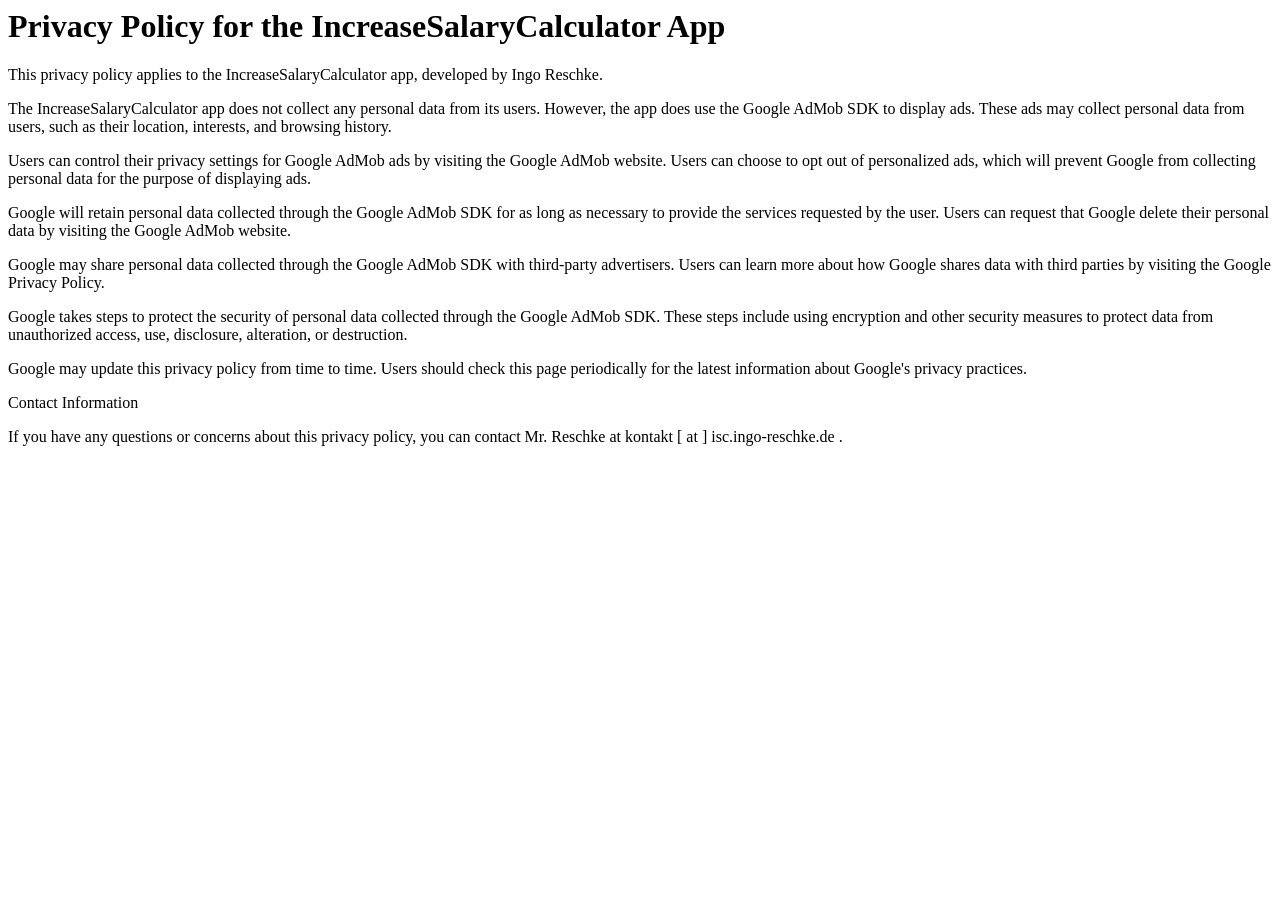
==== website/privacypolicy.html @ b494c9ce "add privacy policy.html" ====
<html>
<head>
    <title>Privacy Policy for the IncreaseSalaryCalculator App</title>
</head>
<body>
<h1>Privacy Policy for the IncreaseSalaryCalculator App</h1>

<p>This privacy policy applies to the IncreaseSalaryCalculator app, developed by Ingo Reschke.</p>

<p>The IncreaseSalaryCalculator app does not collect any personal data from its users. However, the app does use the Google AdMob SDK to display ads. These ads may collect personal data from users, such as their location, interests, and browsing history.</p>

<p>Users can control their privacy settings for Google AdMob ads by visiting the Google AdMob website. Users can choose to opt out of personalized ads, which will prevent Google from collecting personal data for the purpose of displaying ads.</p>

<p>Google will retain personal data collected through the Google AdMob SDK for as long as necessary to provide the services requested by the user. Users can request that Google delete their personal data by visiting the Google AdMob website.</p>

<p>Google may share personal data collected through the Google AdMob SDK with third-party advertisers. Users can learn more about how Google shares data with third parties by visiting the Google Privacy Policy.</p>

<p>Google takes steps to protect the security of personal data collected through the Google AdMob SDK. These steps include using encryption and other security measures to protect data from unauthorized access, use, disclosure, alteration, or destruction.</p>

<p>Google may update this privacy policy from time to time. Users should check this page periodically for the latest information about Google's privacy practices.</p>

<p>Contact Information</p>

<p>If you have any questions or concerns about this privacy policy, you can contact Mr. Reschke at  kontakt [ at ] isc.ingo-reschke.de .</p>
</body>
</html>
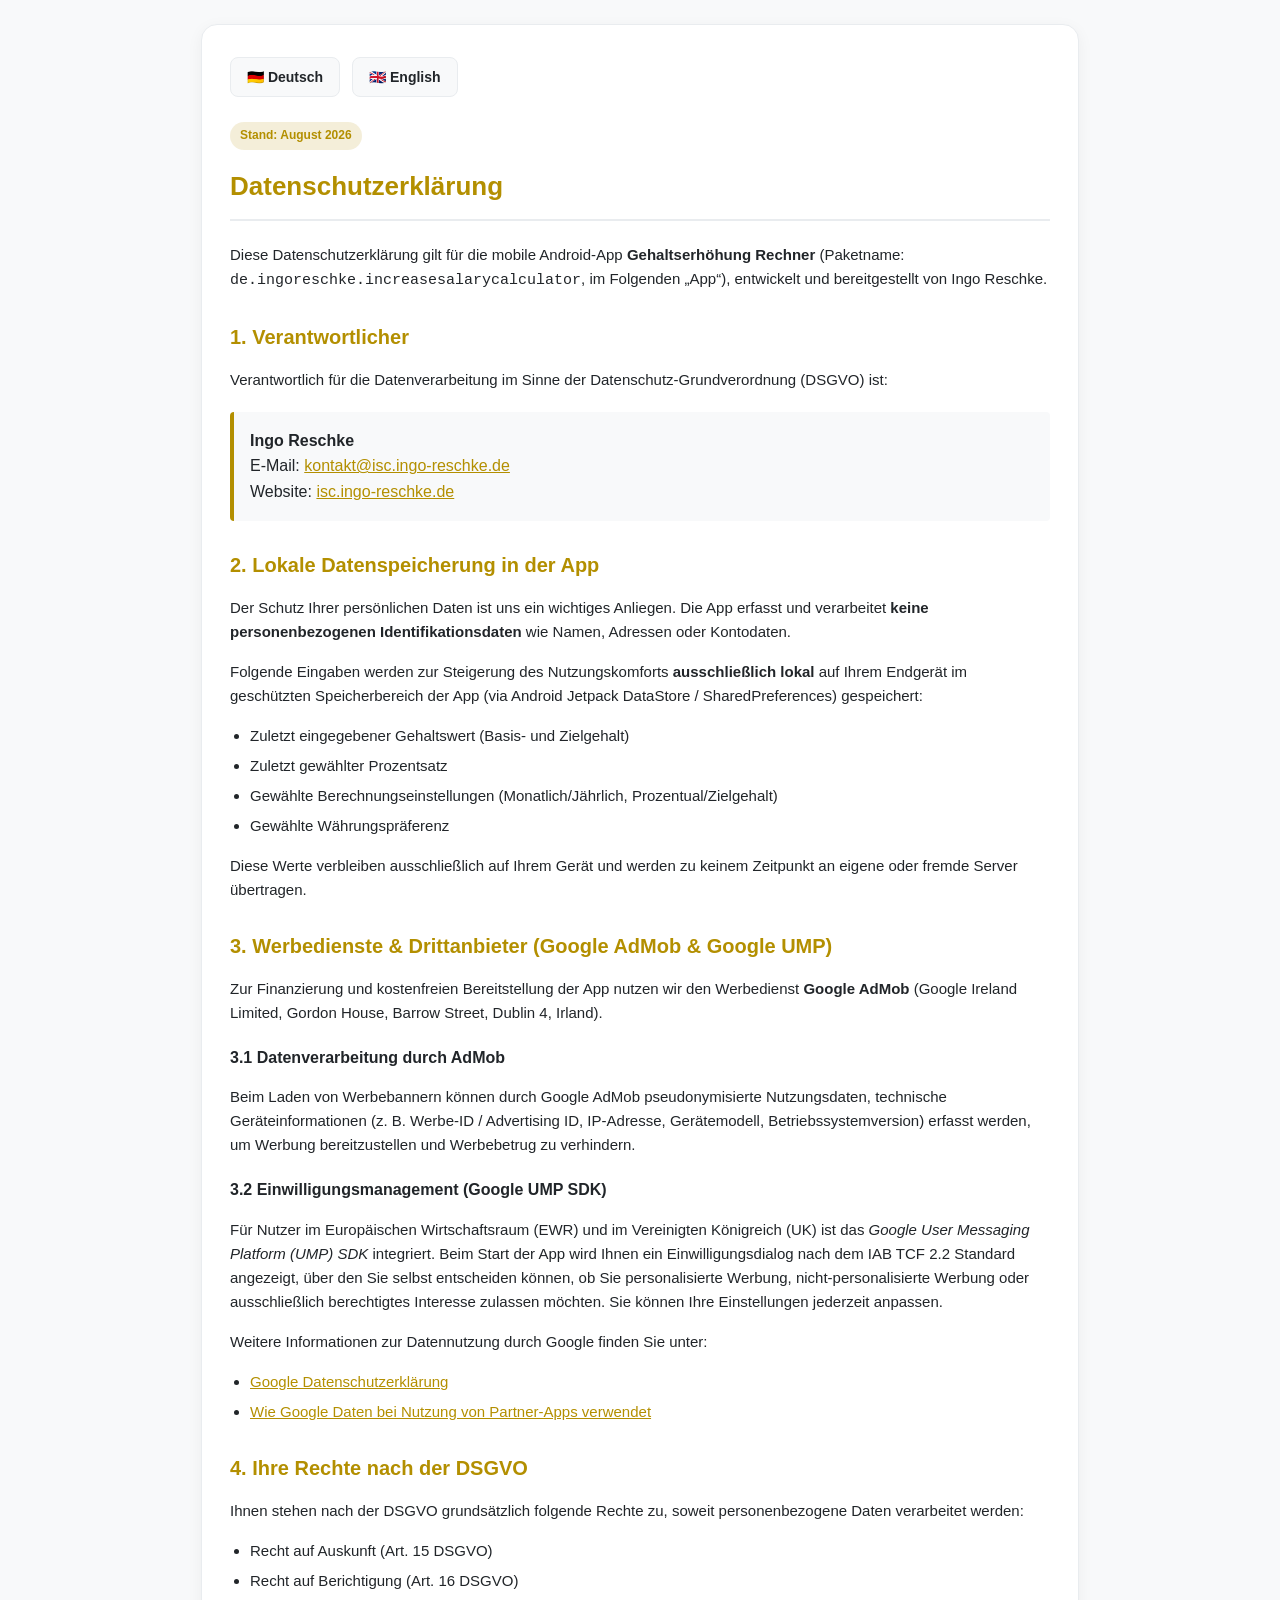
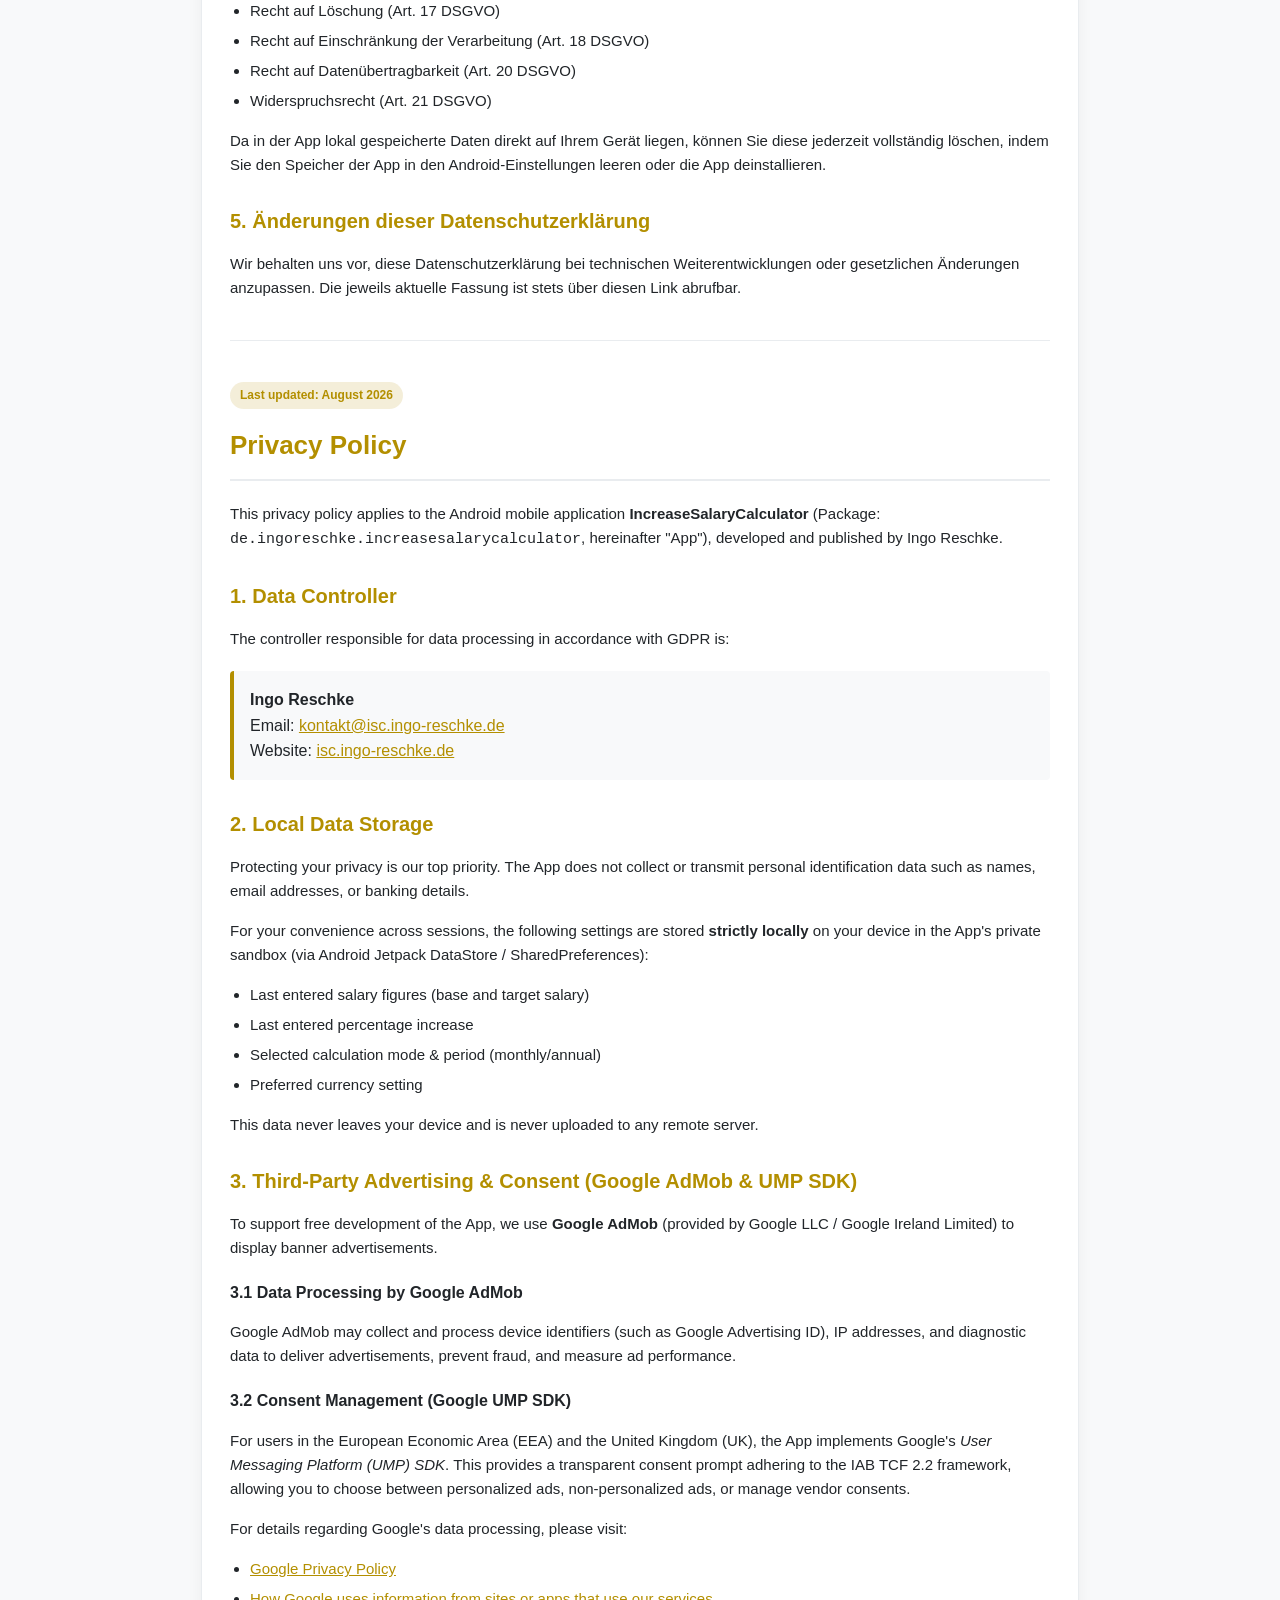
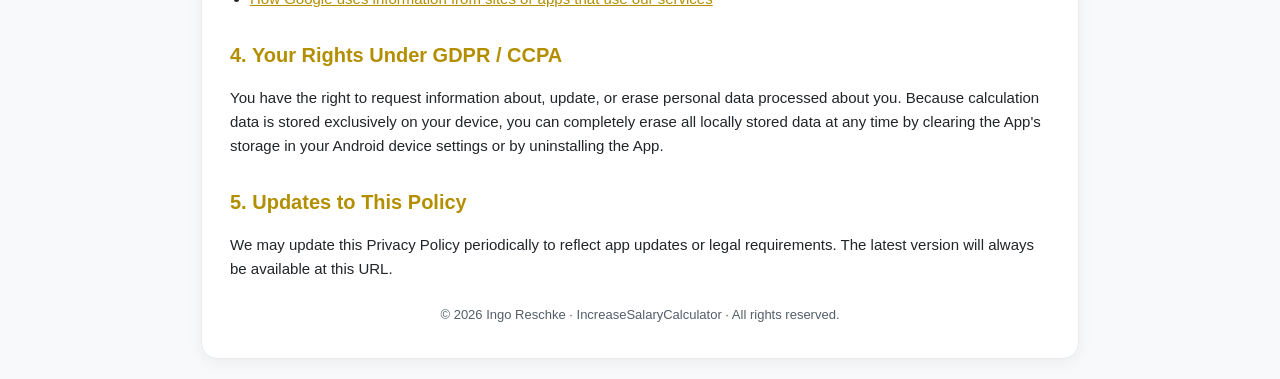
==== commit 5cee319e: "docs: update and modernize privacypolicy.html with bilingual GDPR and Google UMP compliance" ====
--- a/website/privacypolicy.html
+++ b/website/privacypolicy.html
@@ -1,26 +1,250 @@
-<html>
+<!DOCTYPE html>
+<html lang="de">
 <head>
-    <title>Privacy Policy for the IncreaseSalaryCalculator App</title>
+    <meta charset="UTF-8">
+    <meta name="viewport" content="width=device-width, initial-scale=1.0">
+    <title>Datenschutzerklärung / Privacy Policy — IncreaseSalaryCalculator</title>
+    <style>
+        :root {
+            --primary: #b38f00;
+            --primary-hover: #997a00;
+            --text: #212529;
+            --text-secondary: #555e68;
+            --bg: #f8f9fa;
+            --card-bg: #ffffff;
+            --border: #e9ecef;
+        }
+        @media (prefers-color-scheme: dark) {
+            :root {
+                --primary: #e6c200;
+                --primary-hover: #ffd700;
+                --text: #e9ecef;
+                --text-secondary: #adb5bd;
+                --bg: #121212;
+                --card-bg: #1e1e1e;
+                --border: #2d2d2d;
+            }
+        }
+        body {
+            font-family: -apple-system, BlinkMacSystemFont, "Segoe UI", Roboto, Helvetica, Arial, sans-serif;
+            background-color: var(--bg);
+            color: var(--text);
+            line-height: 1.6;
+            margin: 0;
+            padding: 24px 16px;
+        }
+        .container {
+            max-width: 820px;
+            margin: 0 auto;
+            background-color: var(--card-bg);
+            padding: 32px 28px;
+            border-radius: 16px;
+            border: 1px solid var(--border);
+            box-shadow: 0 4px 16px rgba(0, 0, 0, 0.05);
+        }
+        h1 {
+            font-size: 26px;
+            margin-top: 0;
+            color: var(--primary);
+            border-bottom: 2px solid var(--border);
+            padding-bottom: 12px;
+        }
+        h2 {
+            font-size: 20px;
+            margin-top: 28px;
+            margin-bottom: 12px;
+            color: var(--primary);
+        }
+        h3 {
+            font-size: 16px;
+            margin-top: 20px;
+            margin-bottom: 8px;
+        }
+        p, ul {
+            font-size: 15px;
+            color: var(--text);
+            margin-bottom: 16px;
+        }
+        ul {
+            padding-left: 20px;
+        }
+        li {
+            margin-bottom: 6px;
+        }
+        a {
+            color: var(--primary);
+            text-decoration: underline;
+        }
+        a:hover {
+            color: var(--primary-hover);
+        }
+        .lang-switch {
+            display: flex;
+            gap: 12px;
+            margin-bottom: 24px;
+        }
+        .lang-btn {
+            background-color: var(--bg);
+            border: 1px solid var(--border);
+            color: var(--text);
+            padding: 8px 16px;
+            border-radius: 8px;
+            cursor: pointer;
+            font-weight: bold;
+            text-decoration: none;
+            font-size: 14px;
+        }
+        .lang-btn:hover {
+            border-color: var(--primary);
+        }
+        .badge {
+            display: inline-block;
+            background: rgba(179, 143, 0, 0.15);
+            color: var(--primary);
+            padding: 4px 10px;
+            border-radius: 20px;
+            font-size: 12px;
+            font-weight: 600;
+            margin-bottom: 16px;
+        }
+        .contact-box {
+            background: var(--bg);
+            border-left: 4px solid var(--primary);
+            padding: 16px;
+            border-radius: 4px;
+            margin-top: 20px;
+        }
+        hr {
+            border: none;
+            border-top: 1px solid var(--border);
+            margin: 40px 0;
+        }
+        .footer {
+            margin-top: 24px;
+            font-size: 13px;
+            color: var(--text-secondary);
+            text-align: center;
+        }
+    </style>
 </head>
 <body>
-<h1>Privacy Policy for the IncreaseSalaryCalculator App</h1>
-
-<p>This privacy policy applies to the IncreaseSalaryCalculator app, developed by Ingo Reschke.</p>
-
-<p>The IncreaseSalaryCalculator app does not collect any personal data from its users. However, the app does use the Google AdMob SDK to display ads. These ads may collect personal data from users, such as their location, interests, and browsing history.</p>
-
-<p>Users can control their privacy settings for Google AdMob ads by visiting the Google AdMob website. Users can choose to opt out of personalized ads, which will prevent Google from collecting personal data for the purpose of displaying ads.</p>
-
-<p>Google will retain personal data collected through the Google AdMob SDK for as long as necessary to provide the services requested by the user. Users can request that Google delete their personal data by visiting the Google AdMob website.</p>
-
-<p>Google may share personal data collected through the Google AdMob SDK with third-party advertisers. Users can learn more about how Google shares data with third parties by visiting the Google Privacy Policy.</p>
-
-<p>Google takes steps to protect the security of personal data collected through the Google AdMob SDK. These steps include using encryption and other security measures to protect data from unauthorized access, use, disclosure, alteration, or destruction.</p>
-
-<p>Google may update this privacy policy from time to time. Users should check this page periodically for the latest information about Google's privacy practices.</p>
-
-<p>Contact Information</p>
-
-<p>If you have any questions or concerns about this privacy policy, you can contact Mr. Reschke at  kontakt [ at ] isc.ingo-reschke.de .</p>
+
+<div class="container">
+    <div class="lang-switch">
+        <a href="#de" class="lang-btn">🇩🇪 Deutsch</a>
+        <a href="#en" class="lang-btn">🇬🇧 English</a>
+    </div>
+
+    <!-- DEUTSCH -->
+    <section id="de">
+        <span class="badge">Stand: August 2026</span>
+        <h1>Datenschutzerklärung</h1>
+        <p>Diese Datenschutzerklärung gilt für die mobile Android-App <strong>Gehaltserhöhung Rechner</strong> (Paketname: <code>de.ingoreschke.increasesalarycalculator</code>, im Folgenden „App“), entwickelt und bereitgestellt von Ingo Reschke.</p>
+
+        <h2>1. Verantwortlicher</h2>
+        <p>Verantwortlich für die Datenverarbeitung im Sinne der Datenschutz-Grundverordnung (DSGVO) ist:</p>
+        <div class="contact-box">
+            <strong>Ingo Reschke</strong><br>
+            E-Mail: <a href="mailto:kontakt@isc.ingo-reschke.de">kontakt@isc.ingo-reschke.de</a><br>
+            Website: <a href="https://isc.ingo-reschke.de" target="_blank" rel="noopener">isc.ingo-reschke.de</a>
+        </div>
+
+        <h2>2. Lokale Datenspeicherung in der App</h2>
+        <p>Der Schutz Ihrer persönlichen Daten ist uns ein wichtiges Anliegen. Die App erfasst und verarbeitet <strong>keine personenbezogenen Identifikationsdaten</strong> wie Namen, Adressen oder Kontodaten.</p>
+        <p>Folgende Eingaben werden zur Steigerung des Nutzungskomforts <strong>ausschließlich lokal</strong> auf Ihrem Endgerät im geschützten Speicherbereich der App (via Android Jetpack DataStore / SharedPreferences) gespeichert:</p>
+        <ul>
+            <li>Zuletzt eingegebener Gehaltswert (Basis- und Zielgehalt)</li>
+            <li>Zuletzt gewählter Prozentsatz</li>
+            <li>Gewählte Berechnungseinstellungen (Monatlich/Jährlich, Prozentual/Zielgehalt)</li>
+            <li>Gewählte Währungspräferenz</li>
+        </ul>
+        <p>Diese Werte verbleiben ausschließlich auf Ihrem Gerät und werden zu keinem Zeitpunkt an eigene oder fremde Server übertragen.</p>
+
+        <h2>3. Werbedienste &amp; Drittanbieter (Google AdMob &amp; Google UMP)</h2>
+        <p>Zur Finanzierung und kostenfreien Bereitstellung der App nutzen wir den Werbedienst <strong>Google AdMob</strong> (Google Ireland Limited, Gordon House, Barrow Street, Dublin 4, Irland).</p>
+        
+        <h3>3.1 Datenverarbeitung durch AdMob</h3>
+        <p>Beim Laden von Werbebannern können durch Google AdMob pseudonymisierte Nutzungsdaten, technische Geräteinformationen (z.&nbsp;B. Werbe-ID / Advertising ID, IP-Adresse, Gerätemodell, Betriebssystemversion) erfasst werden, um Werbung bereitzustellen und Werbebetrug zu verhindern.</p>
+
+        <h3>3.2 Einwilligungsmanagement (Google UMP SDK)</h3>
+        <p>Für Nutzer im Europäischen Wirtschaftsraum (EWR) und im Vereinigten Königreich (UK) ist das <em>Google User Messaging Platform (UMP) SDK</em> integriert. Beim Start der App wird Ihnen ein Einwilligungsdialog nach dem IAB TCF 2.2 Standard angezeigt, über den Sie selbst entscheiden können, ob Sie personalisierte Werbung, nicht-personalisierte Werbung oder ausschließlich berechtigtes Interesse zulassen möchten. Sie können Ihre Einstellungen jederzeit anpassen.</p>
+
+        <p>Weitere Informationen zur Datennutzung durch Google finden Sie unter:</p>
+        <ul>
+            <li><a href="https://policies.google.com/privacy" target="_blank" rel="noopener">Google Datenschutzerklärung</a></li>
+            <li><a href="https://policies.google.com/technologies/ads" target="_blank" rel="noopener">Wie Google Daten bei Nutzung von Partner-Apps verwendet</a></li>
+        </ul>
+
+        <h2>4. Ihre Rechte nach der DSGVO</h2>
+        <p>Ihnen stehen nach der DSGVO grundsätzlich folgende Rechte zu, soweit personenbezogene Daten verarbeitet werden:</p>
+        <ul>
+            <li>Recht auf Auskunft (Art. 15 DSGVO)</li>
+            <li>Recht auf Berichtigung (Art. 16 DSGVO)</li>
+            <li>Recht auf Löschung (Art. 17 DSGVO)</li>
+            <li>Recht auf Einschränkung der Verarbeitung (Art. 18 DSGVO)</li>
+            <li>Recht auf Datenübertragbarkeit (Art. 20 DSGVO)</li>
+            <li>Widerspruchsrecht (Art. 21 DSGVO)</li>
+        </ul>
+        <p>Da in der App lokal gespeicherte Daten direkt auf Ihrem Gerät liegen, können Sie diese jederzeit vollständig löschen, indem Sie den Speicher der App in den Android-Einstellungen leeren oder die App deinstallieren.</p>
+
+        <h2>5. Änderungen dieser Datenschutzerklärung</h2>
+        <p>Wir behalten uns vor, diese Datenschutzerklärung bei technischen Weiterentwicklungen oder gesetzlichen Änderungen anzupassen. Die jeweils aktuelle Fassung ist stets über diesen Link abrufbar.</p>
+    </section>
+
+    <hr>
+
+    <!-- ENGLISH -->
+    <section id="en">
+        <span class="badge">Last updated: August 2026</span>
+        <h1>Privacy Policy</h1>
+        <p>This privacy policy applies to the Android mobile application <strong>IncreaseSalaryCalculator</strong> (Package: <code>de.ingoreschke.increasesalarycalculator</code>, hereinafter "App"), developed and published by Ingo Reschke.</p>
+
+        <h2>1. Data Controller</h2>
+        <p>The controller responsible for data processing in accordance with GDPR is:</p>
+        <div class="contact-box">
+            <strong>Ingo Reschke</strong><br>
+            Email: <a href="mailto:kontakt@isc.ingo-reschke.de">kontakt@isc.ingo-reschke.de</a><br>
+            Website: <a href="https://isc.ingo-reschke.de" target="_blank" rel="noopener">isc.ingo-reschke.de</a>
+        </div>
+
+        <h2>2. Local Data Storage</h2>
+        <p>Protecting your privacy is our top priority. The App does not collect or transmit personal identification data such as names, email addresses, or banking details.</p>
+        <p>For your convenience across sessions, the following settings are stored <strong>strictly locally</strong> on your device in the App's private sandbox (via Android Jetpack DataStore / SharedPreferences):</p>
+        <ul>
+            <li>Last entered salary figures (base and target salary)</li>
+            <li>Last entered percentage increase</li>
+            <li>Selected calculation mode &amp; period (monthly/annual)</li>
+            <li>Preferred currency setting</li>
+        </ul>
+        <p>This data never leaves your device and is never uploaded to any remote server.</p>
+
+        <h2>3. Third-Party Advertising &amp; Consent (Google AdMob &amp; UMP SDK)</h2>
+        <p>To support free development of the App, we use <strong>Google AdMob</strong> (provided by Google LLC / Google Ireland Limited) to display banner advertisements.</p>
+
+        <h3>3.1 Data Processing by Google AdMob</h3>
+        <p>Google AdMob may collect and process device identifiers (such as Google Advertising ID), IP addresses, and diagnostic data to deliver advertisements, prevent fraud, and measure ad performance.</p>
+
+        <h3>3.2 Consent Management (Google UMP SDK)</h3>
+        <p>For users in the European Economic Area (EEA) and the United Kingdom (UK), the App implements Google's <em>User Messaging Platform (UMP) SDK</em>. This provides a transparent consent prompt adhering to the IAB TCF 2.2 framework, allowing you to choose between personalized ads, non-personalized ads, or manage vendor consents.</p>
+
+        <p>For details regarding Google's data processing, please visit:</p>
+        <ul>
+            <li><a href="https://policies.google.com/privacy" target="_blank" rel="noopener">Google Privacy Policy</a></li>
+            <li><a href="https://policies.google.com/technologies/ads" target="_blank" rel="noopener">How Google uses information from sites or apps that use our services</a></li>
+        </ul>
+
+        <h2>4. Your Rights Under GDPR / CCPA</h2>
+        <p>You have the right to request information about, update, or erase personal data processed about you. Because calculation data is stored exclusively on your device, you can completely erase all locally stored data at any time by clearing the App's storage in your Android device settings or by uninstalling the App.</p>
+
+        <h2>5. Updates to This Policy</h2>
+        <p>We may update this Privacy Policy periodically to reflect app updates or legal requirements. The latest version will always be available at this URL.</p>
+    </section>
+
+    <div class="footer">
+        &copy; 2026 Ingo Reschke &middot; IncreaseSalaryCalculator &middot; All rights reserved.
+    </div>
+</div>
+
 </body>
 </html>
+
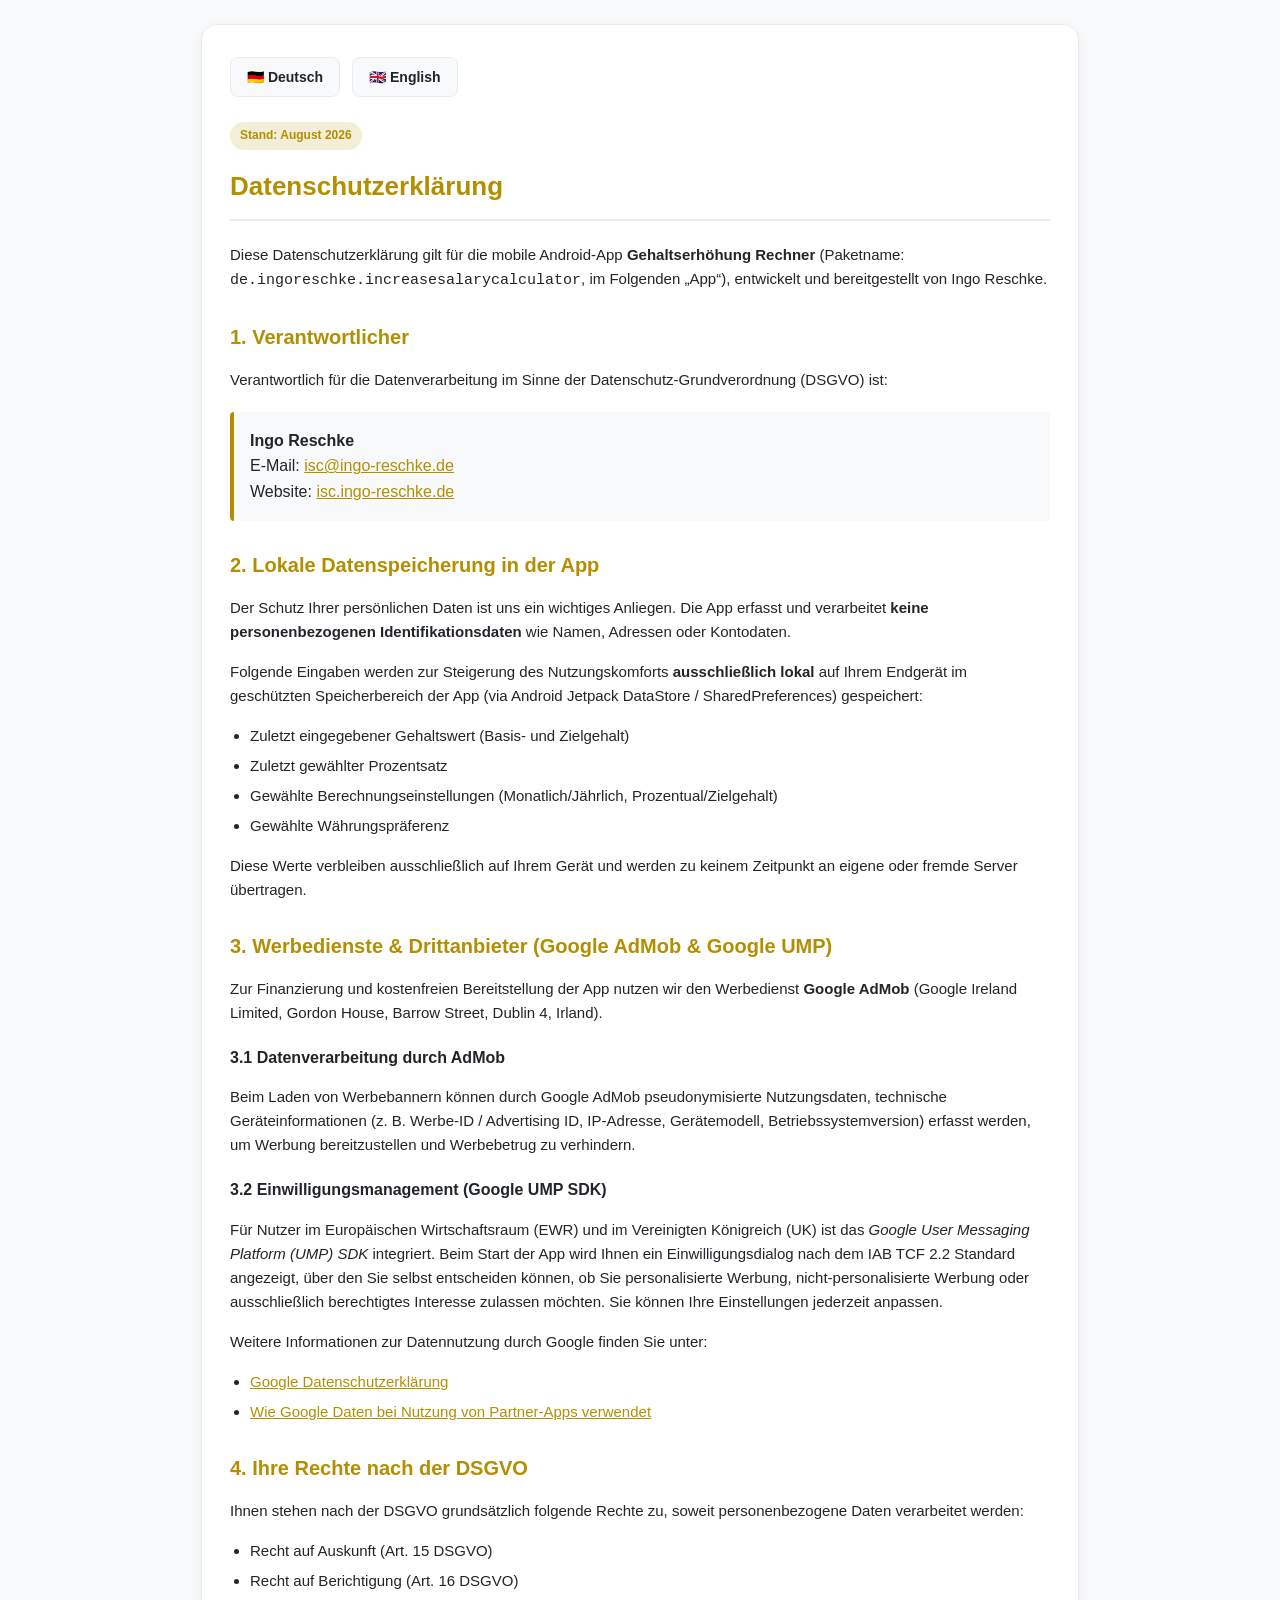
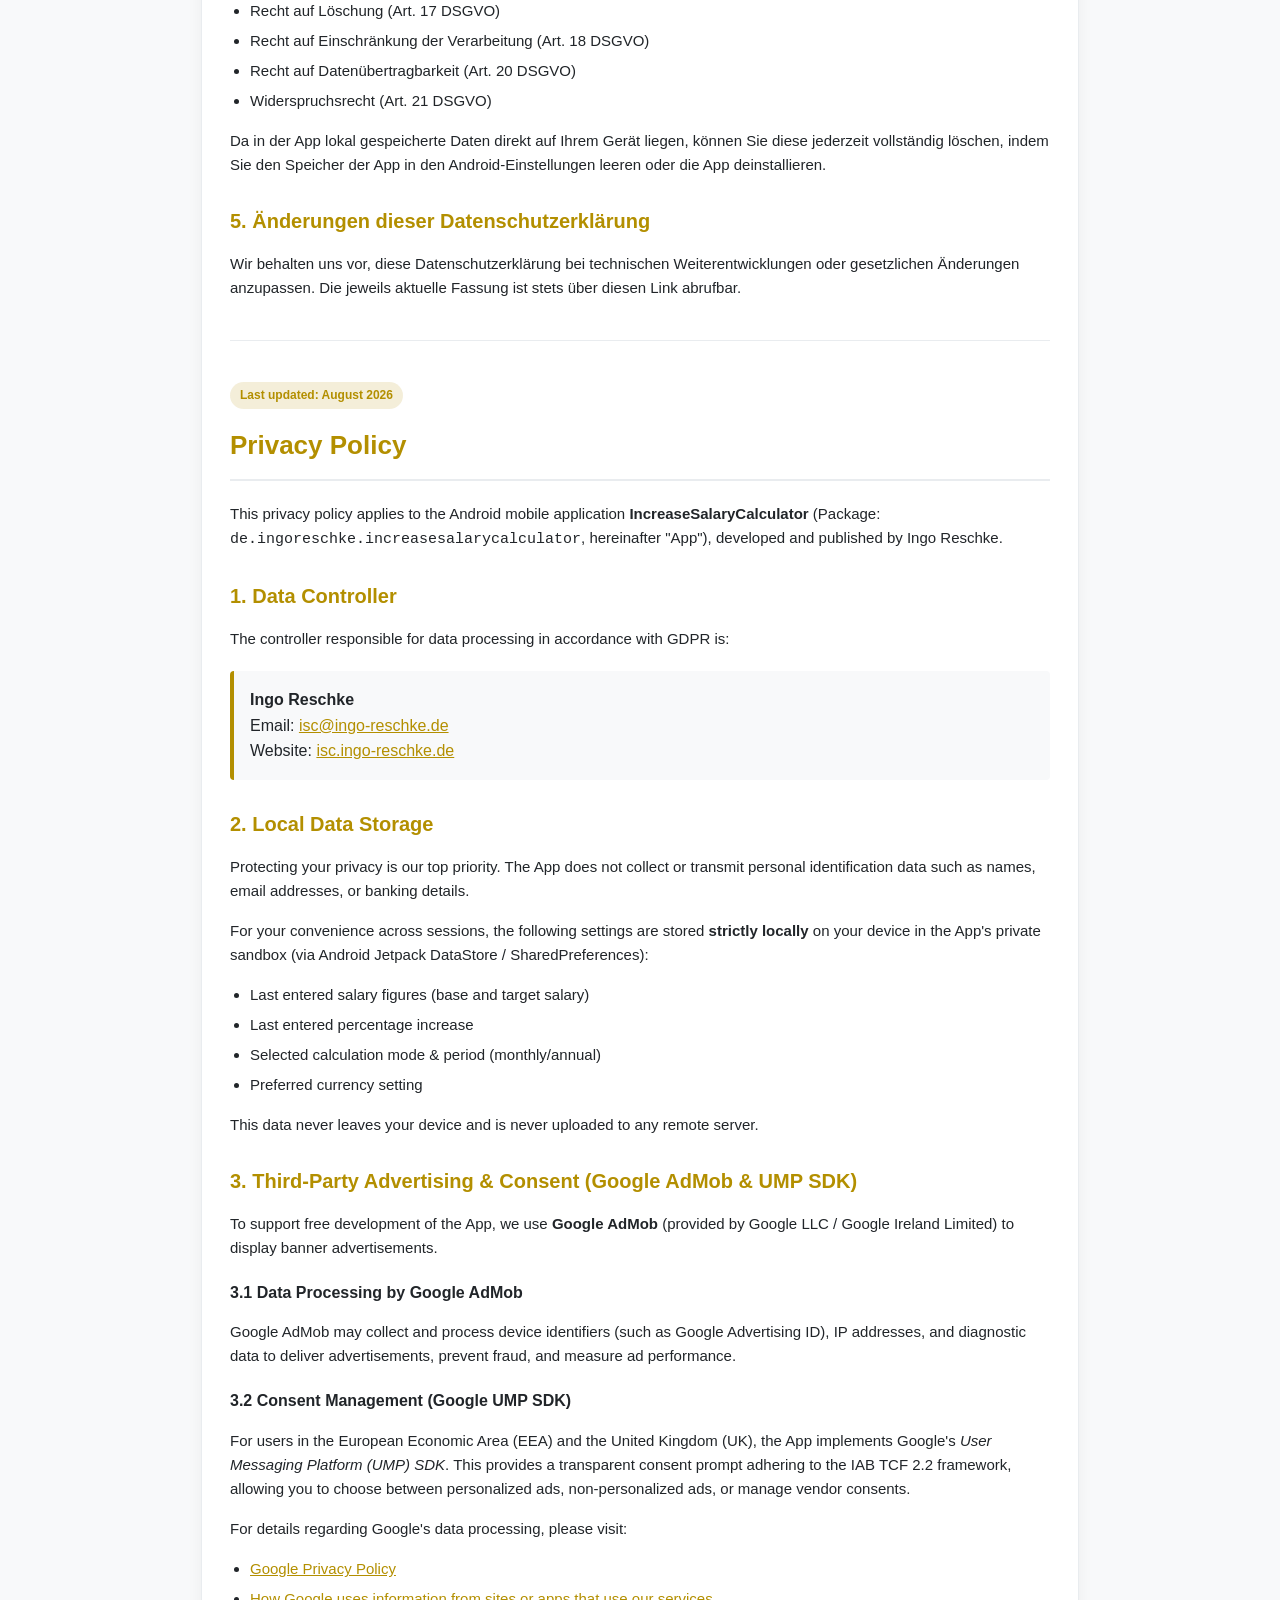
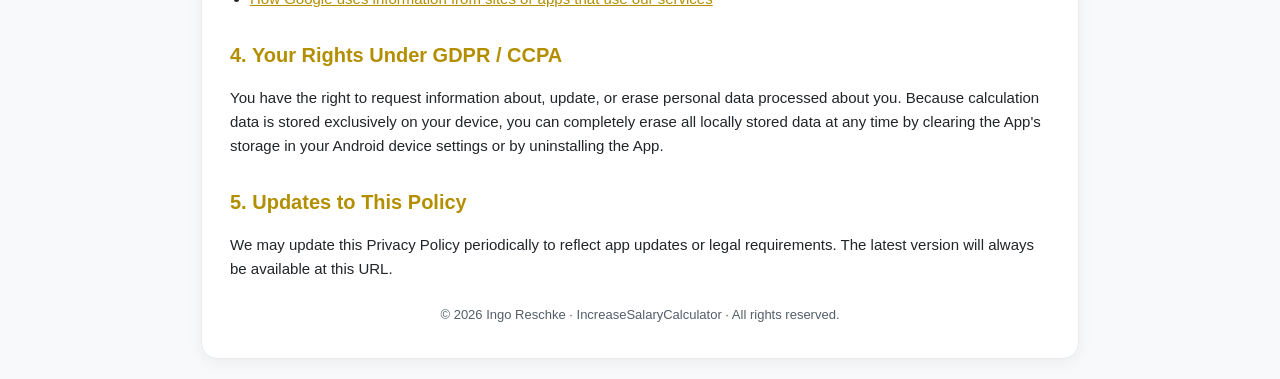
==== commit f263d540: "docs: update contact email to isc@ingo-reschke.de in privacypolicy.html" ====
--- a/website/privacypolicy.html
+++ b/website/privacypolicy.html
@@ -145,7 +145,7 @@
         <p>Verantwortlich für die Datenverarbeitung im Sinne der Datenschutz-Grundverordnung (DSGVO) ist:</p>
         <div class="contact-box">
             <strong>Ingo Reschke</strong><br>
-            E-Mail: <a href="mailto:kontakt@isc.ingo-reschke.de">kontakt@isc.ingo-reschke.de</a><br>
+            E-Mail: <a href="mailto:isc@ingo-reschke.de">isc@ingo-reschke.de</a><br>
             Website: <a href="https://isc.ingo-reschke.de" target="_blank" rel="noopener">isc.ingo-reschke.de</a>
         </div>
 
@@ -203,7 +203,7 @@
         <p>The controller responsible for data processing in accordance with GDPR is:</p>
         <div class="contact-box">
             <strong>Ingo Reschke</strong><br>
-            Email: <a href="mailto:kontakt@isc.ingo-reschke.de">kontakt@isc.ingo-reschke.de</a><br>
+            Email: <a href="mailto:isc@ingo-reschke.de">isc@ingo-reschke.de</a><br>
             Website: <a href="https://isc.ingo-reschke.de" target="_blank" rel="noopener">isc.ingo-reschke.de</a>
         </div>
 
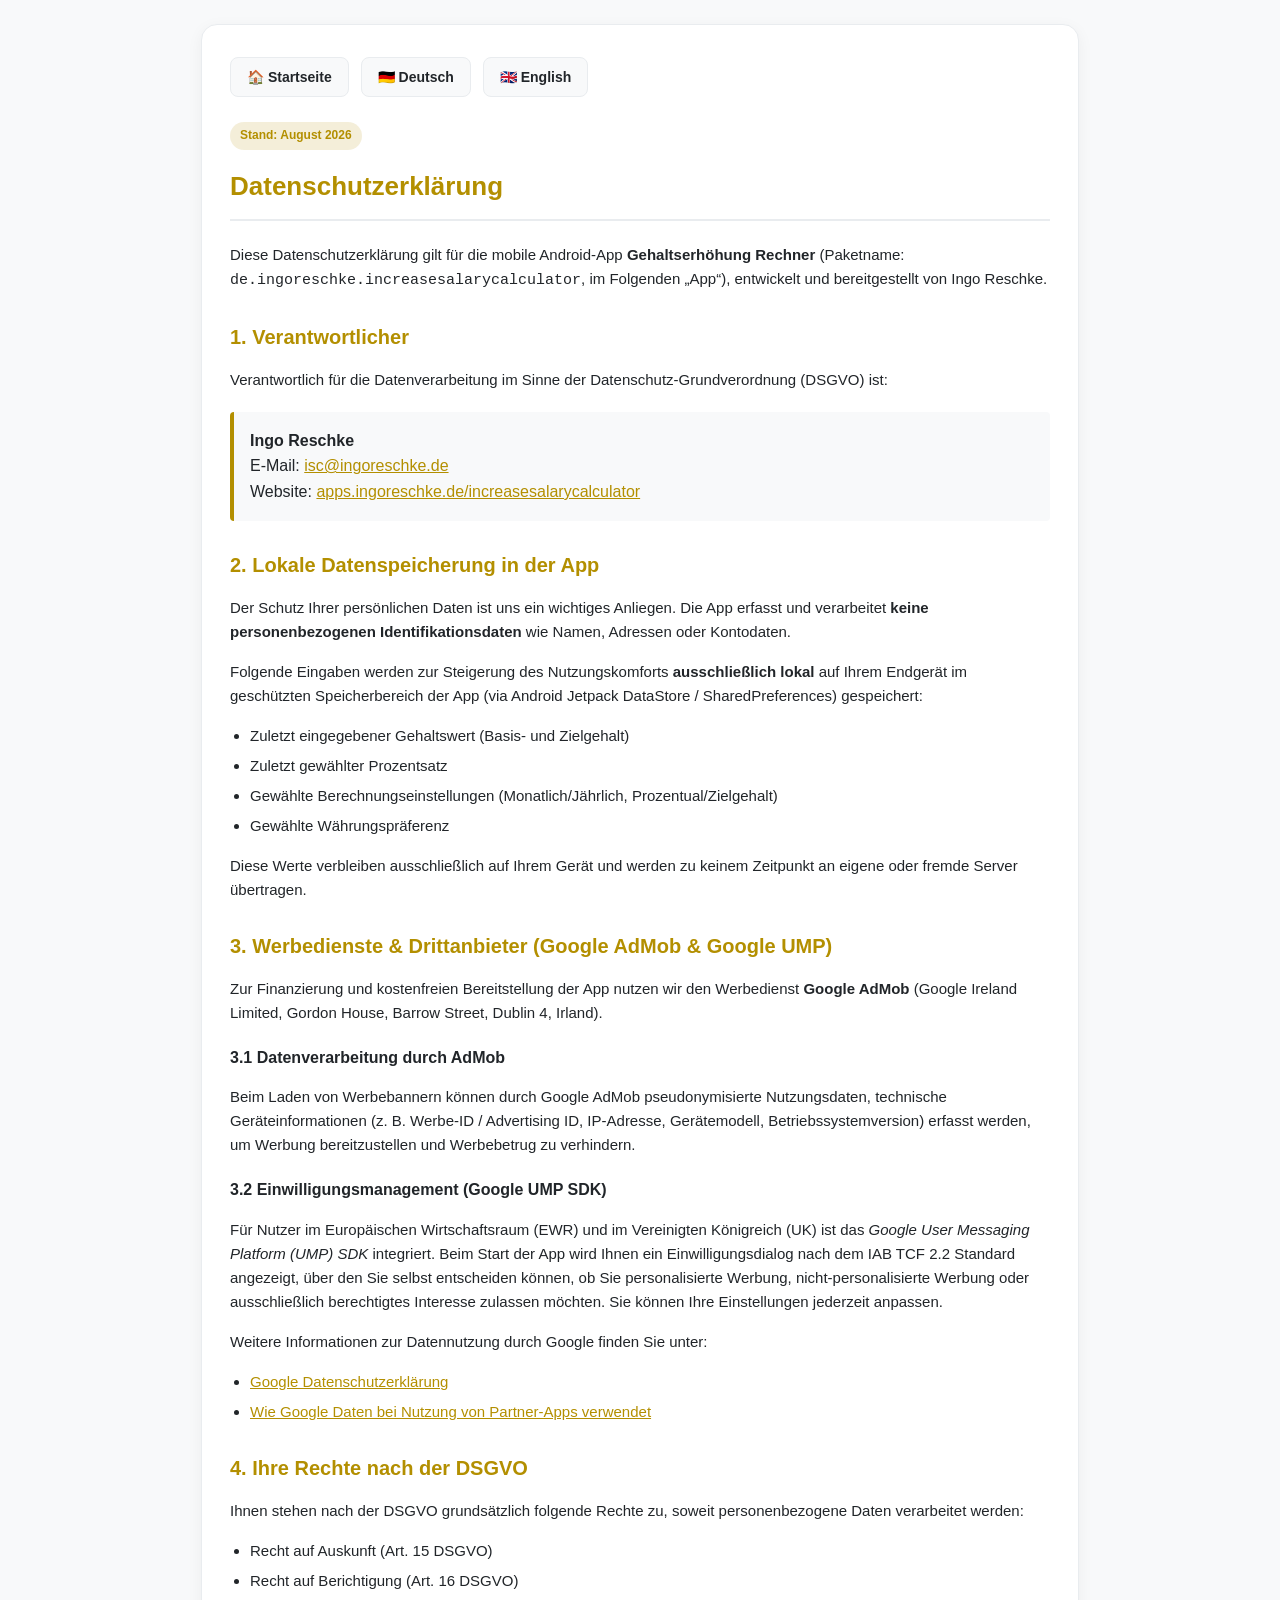
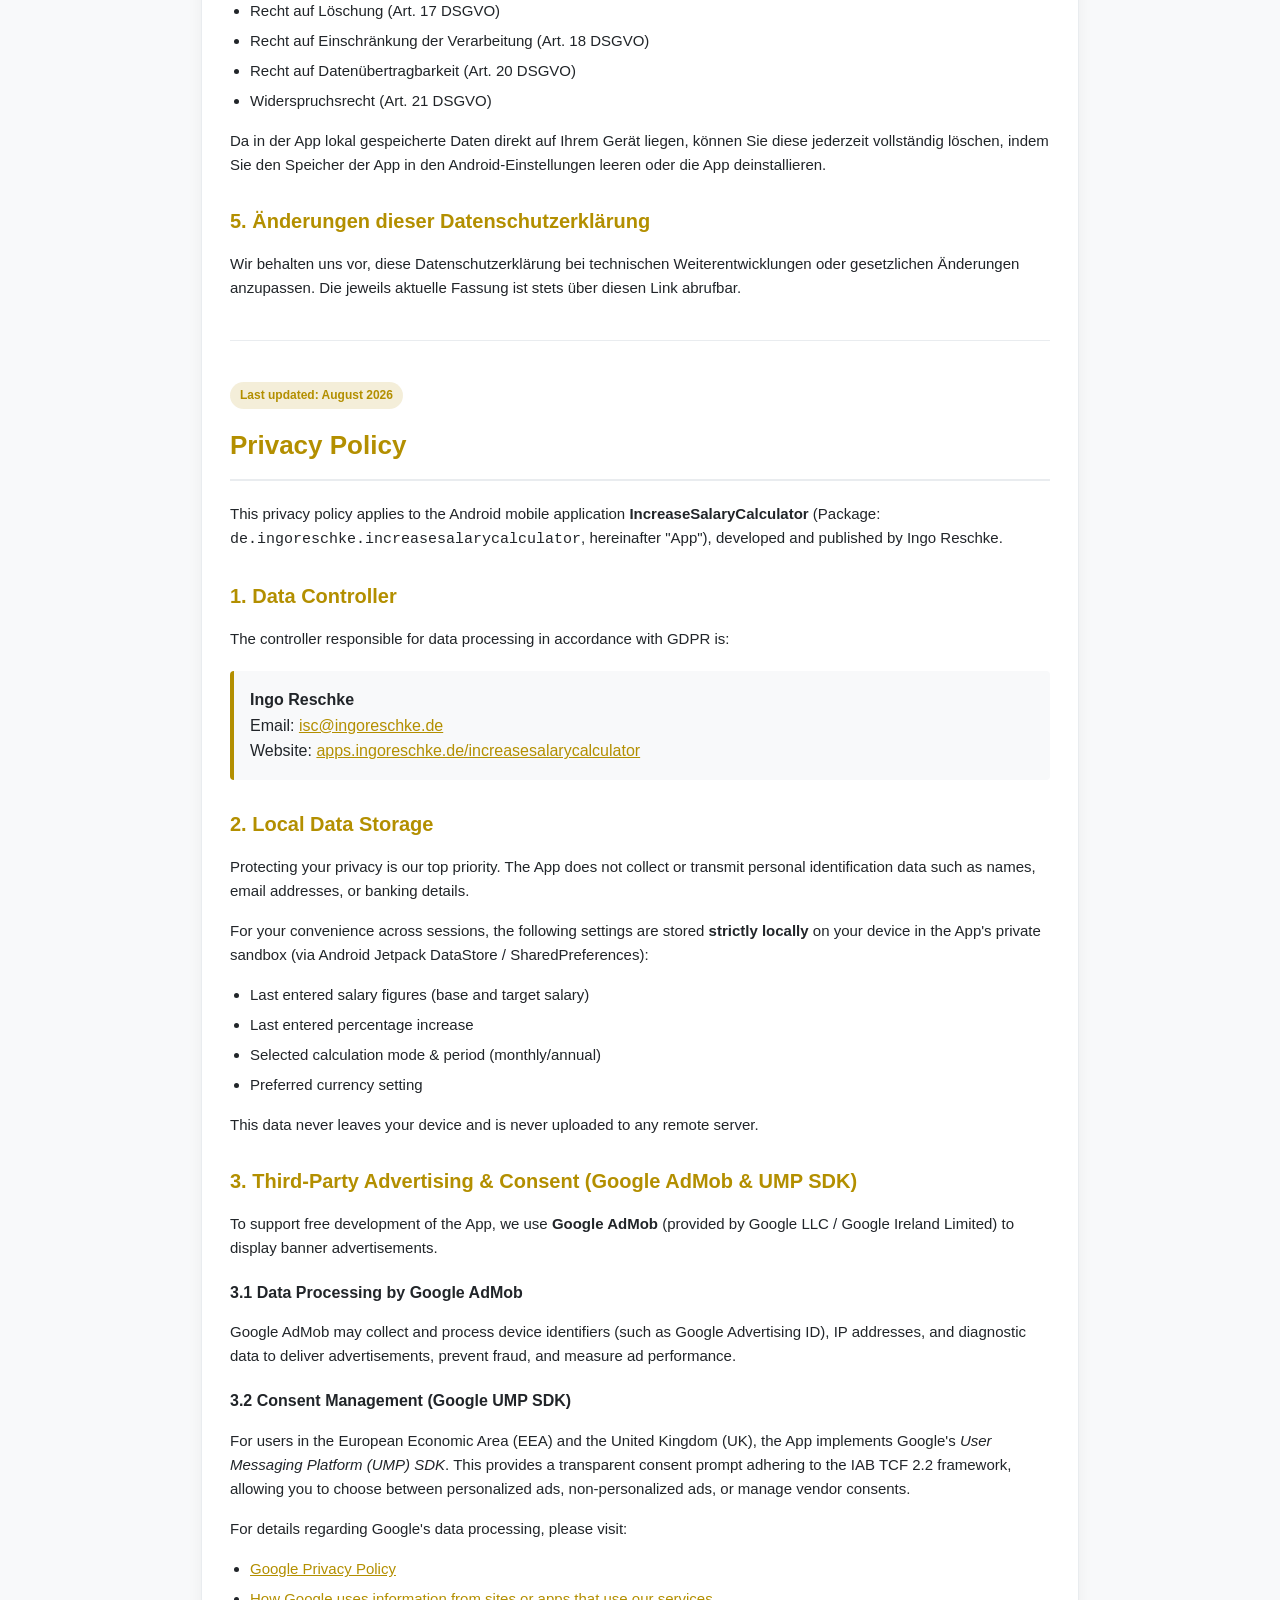
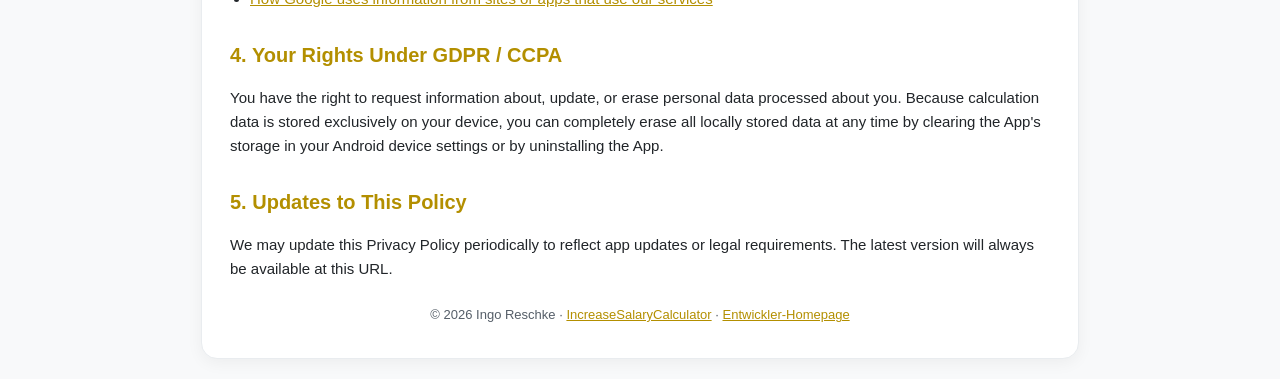
==== commit 11172e7f: "feat(website): add bilingual landing page and update privacy policy, metadata, and developer links" ====
--- a/website/privacypolicy.html
+++ b/website/privacypolicy.html
@@ -131,6 +131,7 @@
 
 <div class="container">
     <div class="lang-switch">
+        <a href="index.html" class="lang-btn">🏠 Startseite</a>
         <a href="#de" class="lang-btn">🇩🇪 Deutsch</a>
         <a href="#en" class="lang-btn">🇬🇧 English</a>
     </div>
@@ -145,8 +146,8 @@
         <p>Verantwortlich für die Datenverarbeitung im Sinne der Datenschutz-Grundverordnung (DSGVO) ist:</p>
         <div class="contact-box">
             <strong>Ingo Reschke</strong><br>
-            E-Mail: <a href="mailto:isc@ingo-reschke.de">isc@ingo-reschke.de</a><br>
-            Website: <a href="https://isc.ingo-reschke.de" target="_blank" rel="noopener">isc.ingo-reschke.de</a>
+            E-Mail: <a href="mailto:isc@ingoreschke.de">isc@ingoreschke.de</a><br>
+            Website: <a href="https://apps.ingoreschke.de/increasesalarycalculator/" target="_blank" rel="noopener">apps.ingoreschke.de/increasesalarycalculator</a>
         </div>
 
         <h2>2. Lokale Datenspeicherung in der App</h2>
@@ -203,8 +204,8 @@
         <p>The controller responsible for data processing in accordance with GDPR is:</p>
         <div class="contact-box">
             <strong>Ingo Reschke</strong><br>
-            Email: <a href="mailto:isc@ingo-reschke.de">isc@ingo-reschke.de</a><br>
-            Website: <a href="https://isc.ingo-reschke.de" target="_blank" rel="noopener">isc.ingo-reschke.de</a>
+            Email: <a href="mailto:isc@ingoreschke.de">isc@ingoreschke.de</a><br>
+            Website: <a href="https://apps.ingoreschke.de/increasesalarycalculator/" target="_blank" rel="noopener">apps.ingoreschke.de/increasesalarycalculator</a>
         </div>
 
         <h2>2. Local Data Storage</h2>
@@ -241,7 +242,7 @@
     </section>
 
     <div class="footer">
-        &copy; 2026 Ingo Reschke &middot; IncreaseSalaryCalculator &middot; All rights reserved.
+        &copy; 2026 Ingo Reschke &middot; <a href="index.html">IncreaseSalaryCalculator</a> &middot; <a href="https://ingo-reschke.de/" target="_blank" rel="noopener">Entwickler-Homepage</a>
     </div>
 </div>
 
